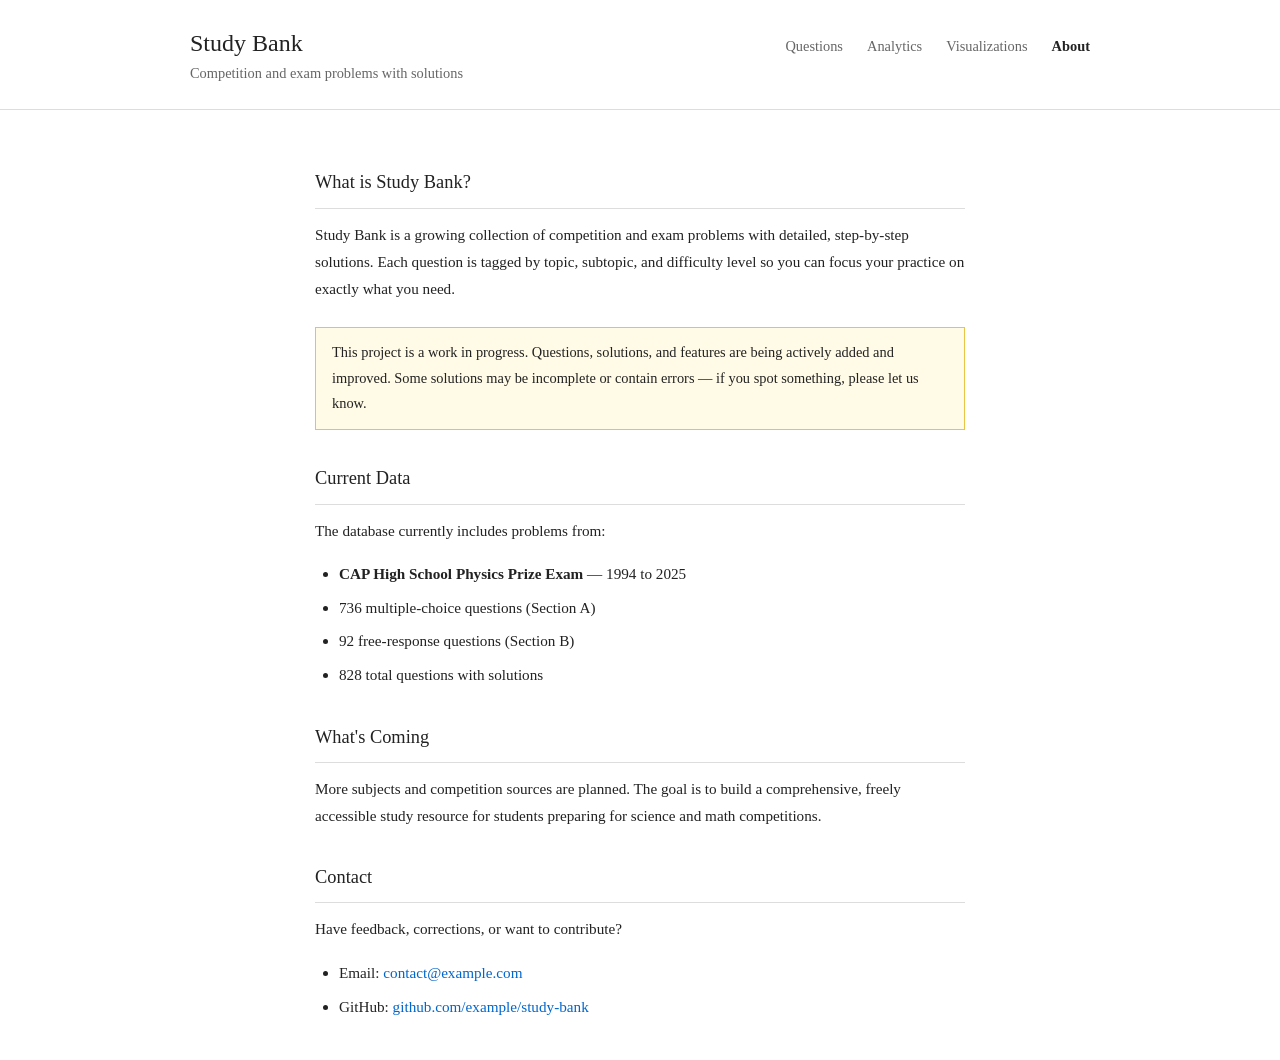
==== web/about.html @ 09c330ad "Initial commit: CAP Physics Question Bank 828 questions (736 MC + 92 FR) from CAP Prize Exam (1994-2" ====
<!DOCTYPE html>
<html lang="en">
<head>
    <meta charset="UTF-8">
    <meta name="viewport" content="width=device-width, initial-scale=1.0">
    <title>About – Study Bank</title>
    <meta name="description" content="About Study Bank — a growing collection of competition and exam problems with solutions.">
    <link rel="icon" href="data:,">
    <link rel="stylesheet" href="style.css">
</head>
<body>
    <header>
        <div class="header-inner">
            <div class="header-left">
                <h1>Study Bank</h1>
                <p class="subtitle">Competition and exam problems with solutions</p>
            </div>
            <nav class="nav">
                <a href="index.html">Questions</a>
                <a href="analytics.html">Analytics</a>
                <a href="visualizations.html">Visualizations</a>
                <a href="about.html" class="active">About</a>
            </nav>
        </div>
    </header>

    <main>
        <div class="about-content">
            <h2>What is Study Bank?</h2>
            <p>Study Bank is a growing collection of competition and exam problems with detailed, step-by-step solutions. Each question is tagged by topic, subtopic, and difficulty level so you can focus your practice on exactly what you need.</p>

            <div class="wip-notice">
                This project is a work in progress. Questions, solutions, and features are being actively added and improved. Some solutions may be incomplete or contain errors — if you spot something, please let us know.
            </div>

            <h2>Current Data</h2>
            <p>The database currently includes problems from:</p>
            <ul>
                <li><strong>CAP High School Physics Prize Exam</strong> — 1994 to 2025</li>
                <li>736 multiple-choice questions (Section A)</li>
                <li>92 free-response questions (Section B)</li>
                <li>828 total questions with solutions</li>
            </ul>

            <h2>What's Coming</h2>
            <p>More subjects and competition sources are planned. The goal is to build a comprehensive, freely accessible study resource for students preparing for science and math competitions.</p>

            <h2>Contact</h2>
            <p>Have feedback, corrections, or want to contribute?</p>
            <ul>
                <li>Email: <a href="mailto:contact@example.com">contact@example.com</a></li>
                <li>GitHub: <a href="https://github.com/example/study-bank">github.com/example/study-bank</a></li>
            </ul>
        </div>
    </main>
</body>
</html>
---- web/style.css ----
/* Reset */
*, *::before, *::after {
    box-sizing: border-box;
    margin: 0;
    padding: 0;
}

body {
    font-family: Georgia, 'Times New Roman', serif;
    background: #fff;
    color: #222;
    line-height: 1.6;
    font-size: 16px;
}

a {
    color: #0066cc;
    text-decoration: none;
}
a:hover {
    text-decoration: underline;
}

/* Header */
header {
    border-bottom: 1px solid #ddd;
    padding: 1.5rem 2rem;
}
.header-inner {
    display: flex;
    justify-content: space-between;
    align-items: baseline;
    max-width: 900px;
    margin: 0 auto;
}
header h1 {
    font-size: 1.5rem;
    font-weight: normal;
}
header .subtitle {
    font-size: 0.9rem;
    color: #666;
}

/* Nav */
.nav {
    display: flex;
    gap: 1.5rem;
}
.nav a {
    font-size: 0.9rem;
    color: #666;
    text-decoration: none;
}
.nav a:hover {
    color: #222;
}
.nav a.active {
    color: #222;
    font-weight: bold;
}

/* Main Layout */
main {
    max-width: 900px;
    margin: 0 auto;
    padding: 1.5rem;
}

/* Toolbar */
.toolbar {
    display: flex;
    gap: 1rem;
    margin-bottom: 1rem;
}
.toolbar input[type="text"] {
    flex: 1;
    padding: 0.4rem 0.5rem;
    border: 1px solid #ccc;
    font-family: inherit;
    font-size: 0.9rem;
}
.toolbar select {
    padding: 0.4rem;
    border: 1px solid #ccc;
    font-family: inherit;
    font-size: 0.9rem;
}

/* Filters */
.filters {
    margin-bottom: 0.75rem;
}

.filter-row {
    display: flex;
    align-items: baseline;
    gap: 0.5rem;
    margin-bottom: 0.5rem;
    flex-wrap: wrap;
}

.filter-label {
    font-size: 0.85rem;
    font-weight: bold;
    color: #555;
    white-space: nowrap;
    min-width: 75px;
}

.filter-buttons {
    display: flex;
    flex-wrap: wrap;
    gap: 0.35rem;
}

/* Filter buttons */
.filter-btn {
    font-family: inherit;
    font-size: 0.8rem;
    padding: 0.25rem 0.6rem;
    border: 1px solid #ccc;
    background: #fff;
    cursor: pointer;
    transition: all 0.15s;
    white-space: nowrap;
}
.filter-btn:hover {
    background: #f0f0f0;
    border-color: #aaa;
}
.filter-btn.active {
    background: #0066cc;
    color: #fff;
    border-color: #0066cc;
}

/* Year chips - smaller */
.chip {
    font-family: inherit;
    font-size: 0.75rem;
    padding: 0.15rem 0.4rem;
    border: 1px solid #ccc;
    background: #fff;
    cursor: pointer;
    transition: all 0.15s;
}
.chip:hover {
    background: #f0f0f0;
    border-color: #aaa;
}
.chip.active {
    background: #0066cc;
    color: #fff;
    border-color: #0066cc;
}

/* Free Response tag */
.tag.type-fr {
    color: #7b2d8b;
    font-weight: bold;
}

/* Question parts (FR) */
.question-parts {
    margin: 0.75rem 0;
}
.question-part {
    padding: 0.3rem 0;
    font-size: 0.95rem;
}
.part-label {
    font-weight: bold;
    margin-right: 0.3rem;
}

/* Given data block */
.given-data {
    margin: 0.75rem 0;
    padding: 0.5rem 0.75rem;
    background: #f5f5f5;
    font-size: 0.9rem;
}

/* Solution part sections */
.solution-part {
    margin-bottom: 1rem;
    padding-bottom: 0.75rem;
    border-bottom: 1px solid #eee;
}
.solution-part:last-child {
    border-bottom: none;
}
.solution-part h4 {
    font-size: 0.9rem;
    margin-bottom: 0.25rem;
}

/* Filter status bar */
.filter-status {
    display: flex;
    align-items: center;
    gap: 1rem;
    font-size: 0.85rem;
    color: #666;
    margin-bottom: 1rem;
    padding-bottom: 0.5rem;
    border-bottom: 1px solid #ddd;
}
.clear-btn {
    font-size: 0.8rem;
    background: none;
    border: none;
    color: #0066cc;
    cursor: pointer;
    padding: 0;
}
.clear-btn:hover {
    text-decoration: underline;
}

/* Question Cards */
.questions-list {
    display: flex;
    flex-direction: column;
}
.question-card {
    border-bottom: 1px solid #eee;
    padding: 0.75rem 0.5rem;
    cursor: pointer;
    transition: background 0.15s;
}
.question-card:first-child {
    border-top: 1px solid #eee;
}
.question-card:hover {
    background: #f8f8f8;
}
.question-meta {
    margin-bottom: 0.3rem;
}
.question-id {
    font-weight: bold;
    color: #0066cc;
}
.tag {
    font-size: 0.75rem;
    color: #666;
    margin-left: 0.5rem;
}
.question-text {
    font-size: 0.9rem;
    color: #444;
}

/* Modal */
.modal {
    display: none;
    position: fixed;
    top: 0;
    left: 0;
    width: 100%;
    height: 100%;
    background: rgba(0,0,0,0.5);
    z-index: 1000;
    align-items: center;
    justify-content: center;
}
.modal.active {
    display: flex;
}
.modal-content {
    position: relative;
    background: #fff;
    padding: 2rem;
    max-width: 1000px;
    width: 90%;
    max-height: 85%;
    overflow: auto;
}
.close-btn {
    position: absolute;
    top: 0.75rem;
    right: 1rem;
    background: none;
    border: none;
    font-size: 1.5rem;
    cursor: pointer;
    color: #999;
    line-height: 1;
}
.close-btn:hover {
    color: #333;
}

/* Modal content sections */
.modal-meta {
    margin-bottom: 0.5rem;
}
.modal-topics {
    margin-bottom: 1rem;
}
.modal-topics .tag {
    margin-left: 0;
    margin-right: 0.5rem;
}
.modal-text {
    font-size: 1rem;
    line-height: 1.7;
    margin-bottom: 1rem;
}

/* Two-column layout: question left, solution right */
.modal-layout {
    display: flex;
    gap: 2rem;
}
.modal-left {
    flex: 1;
    min-width: 0;
}
.modal-right {
    flex: 1;
    min-width: 0;
}
.modal-right .solution {
    position: sticky;
    top: 0;
}

@media (max-width: 768px) {
    .modal-layout {
        flex-direction: column;
        gap: 0;
    }
}

/* Choices in modal */
.choices {
    margin: 0.5rem 0 1rem;
}
.choice {
    padding: 0.4rem 0.5rem;
    font-size: 0.95rem;
    border-left: 3px solid transparent;
    transition: all 0.2s;
}
.choice.correct {
    background: #e8f5e9;
    border-left-color: #4caf50;
}
.choice-letter {
    font-weight: bold;
    margin-right: 0.5rem;
}

/* Action buttons */
.modal-actions {
    display: flex;
    gap: 0.75rem;
    margin: 1rem 0;
    padding-top: 1rem;
    border-top: 1px solid #eee;
}
.action-btn {
    padding: 0.4rem 0.8rem;
    background: #f9f9f9;
    color: #0066cc;
    border: 1px solid #ddd;
    cursor: pointer;
    font-family: inherit;
    font-size: 0.85rem;
    transition: background 0.15s;
}
.action-btn:hover {
    background: #eee;
}

/* Answer reveal */
.answer-reveal {
    padding: 0.75rem 1rem;
    background: #e8f5e9;
    font-size: 0.95rem;
    margin-bottom: 1rem;
}

/* Solution */
.solution {
    padding: 1rem;
    background: #f9f9f9;
    font-size: 0.9rem;
    margin-bottom: 1rem;
}
.solution h4 {
    font-size: 0.9rem;
    margin-bottom: 0.5rem;
}
.solution-steps {
    margin: 0.5rem 0;
}
.solution-steps li {
    margin: 0.4rem 0;
}
.equations {
    margin: 0.5rem 0;
    font-family: 'Times New Roman', serif;
}

/* PDF links */
.pdf-links {
    display: flex;
    gap: 0.75rem;
    margin-top: 1rem;
    padding-top: 1rem;
    border-top: 1px solid #eee;
}
.pdf-link {
    font-size: 0.85rem;
    color: #0066cc;
}

/* Load More */
.load-more {
    text-align: center;
    padding: 1rem;
}
.load-more button {
    background: none;
    border: 1px solid #ccc;
    padding: 0.5rem 1.5rem;
    cursor: pointer;
    font-family: inherit;
}
.load-more button:hover {
    background: #f0f0f0;
}

/* Analytics */
.stat-cards {
    display: grid;
    grid-template-columns: repeat(auto-fit, minmax(180px, 1fr));
    gap: 1rem;
    margin-bottom: 2rem;
}
.stat-card {
    border: 1px solid #ddd;
    padding: 1rem 1.25rem;
}
.stat-card .stat-value {
    font-size: 1.8rem;
    font-weight: bold;
    color: #222;
}
.stat-card .stat-label {
    font-size: 0.85rem;
    color: #666;
}
.analytics-section {
    margin-bottom: 2.5rem;
}
.analytics-section h2 {
    font-size: 1.15rem;
    font-weight: normal;
    margin-bottom: 1rem;
    padding-bottom: 0.5rem;
    border-bottom: 1px solid #ddd;
}
.bar-row {
    display: flex;
    align-items: center;
    gap: 0.75rem;
    margin-bottom: 0.5rem;
}
.bar-label {
    font-size: 0.85rem;
    min-width: 140px;
    text-align: right;
    color: #444;
}
.bar-track {
    flex: 1;
    height: 22px;
    background: #f0f0f0;
    position: relative;
}
.bar-fill {
    height: 100%;
    background: #0066cc;
    transition: width 0.3s ease;
}
.bar-count {
    font-size: 0.8rem;
    color: #666;
    min-width: 40px;
}
.year-chips {
    display: flex;
    flex-wrap: wrap;
    gap: 0.35rem;
    margin-bottom: 1rem;
}
.year-detail {
    border: 1px solid #ddd;
    padding: 1.25rem;
    margin-top: 0.5rem;
}
.year-detail h3 {
    font-size: 1rem;
    font-weight: normal;
    margin-bottom: 0.75rem;
}
.year-detail .year-stats {
    display: flex;
    gap: 2rem;
    margin-bottom: 1rem;
    font-size: 0.9rem;
    color: #555;
}
.trend-table {
    width: 100%;
    border-collapse: collapse;
    font-size: 0.85rem;
}
.trend-table th, .trend-table td {
    text-align: left;
    padding: 0.4rem 0.75rem;
    border-bottom: 1px solid #eee;
}
.trend-table th {
    font-weight: bold;
    color: #555;
    border-bottom-color: #ddd;
}
.trend-table td.num {
    text-align: right;
    font-family: 'Courier New', monospace;
}

/* About */
.about-content {
    max-width: 650px;
    margin: 0 auto;
    font-size: 0.95rem;
    line-height: 1.8;
}
.about-content h2 {
    font-size: 1.15rem;
    font-weight: normal;
    margin: 2rem 0 0.75rem;
    padding-bottom: 0.5rem;
    border-bottom: 1px solid #ddd;
}
.about-content p {
    margin-bottom: 1rem;
}
.about-content ul {
    margin: 0.5rem 0 1rem 1.5rem;
}
.about-content li {
    margin-bottom: 0.4rem;
}
.about-content .wip-notice {
    border: 1px solid #e8c547;
    background: #fffbe6;
    padding: 0.75rem 1rem;
    margin: 1.5rem 0;
    font-size: 0.9rem;
}

/* Visualizations Gallery */
.viz-grid {
    display: grid;
    grid-template-columns: repeat(auto-fill, minmax(320px, 1fr));
    gap: 1.25rem;
}
.viz-card {
    display: flex;
    flex-direction: column;
    border: 1px solid #ddd;
    padding: 1.25rem;
    text-decoration: none;
    color: inherit;
    transition: border-color 0.15s, box-shadow 0.15s;
}
.viz-card:hover {
    border-color: #0066cc;
    box-shadow: 0 2px 8px rgba(0,0,0,0.08);
    text-decoration: none;
}
.viz-card-icon {
    font-size: 2rem;
    margin-bottom: 0.5rem;
}
.viz-card-body h3 {
    font-size: 1rem;
    margin-bottom: 0.35rem;
}
.viz-card-body p {
    font-size: 0.85rem;
    color: #666;
    line-height: 1.5;
}
.viz-card-launch {
    margin-top: auto;
    padding-top: 0.75rem;
    font-size: 0.85rem;
    color: #0066cc;
}

/* Responsive */
@media (max-width: 768px) {
    .header-inner {
        flex-direction: column;
        gap: 0.5rem;
    }
    .nav {
        gap: 1rem;
    }
    .toolbar {
        flex-direction: column;
    }
    .filter-row {
        flex-direction: column;
        gap: 0.25rem;
    }
    .filter-label {
        min-width: auto;
    }
    .bar-label {
        min-width: 100px;
        font-size: 0.8rem;
    }
}
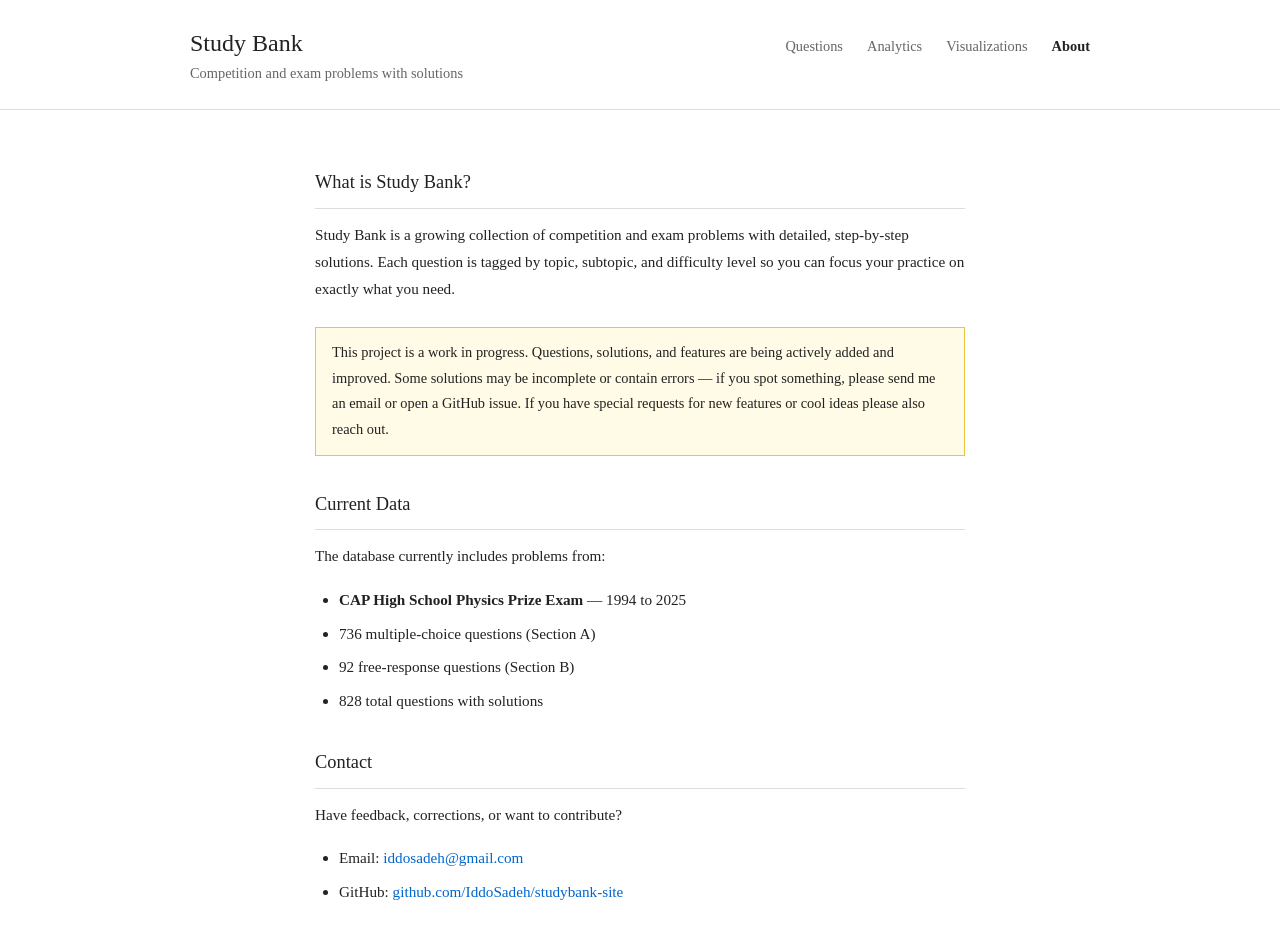
==== commit 1679e5ba: "Rewrite analytics page and add hint button to question modal - Fix field name bugs (q.type→q.questio" ====
--- a/web/about.html
+++ b/web/about.html
@@ -30,7 +30,7 @@
             <p>Study Bank is a growing collection of competition and exam problems with detailed, step-by-step solutions. Each question is tagged by topic, subtopic, and difficulty level so you can focus your practice on exactly what you need.</p>
 
             <div class="wip-notice">
-                This project is a work in progress. Questions, solutions, and features are being actively added and improved. Some solutions may be incomplete or contain errors — if you spot something, please let us know.
+                This project is a work in progress. Questions, solutions, and features are being actively added and improved. Some solutions may be incomplete or contain errors — if you spot something, please send me an email or open a GitHub issue. If you have special requests for new features or cool ideas please also reach out.
             </div>
 
             <h2>Current Data</h2>
@@ -42,14 +42,11 @@
                 <li>828 total questions with solutions</li>
             </ul>
 
-            <h2>What's Coming</h2>
-            <p>More subjects and competition sources are planned. The goal is to build a comprehensive, freely accessible study resource for students preparing for science and math competitions.</p>
-
             <h2>Contact</h2>
             <p>Have feedback, corrections, or want to contribute?</p>
             <ul>
-                <li>Email: <a href="mailto:contact@example.com">contact@example.com</a></li>
-                <li>GitHub: <a href="https://github.com/example/study-bank">github.com/example/study-bank</a></li>
+                <li>Email: <a href="mailto:iddosadeh@gmail.com">iddosadeh@gmail.com</a></li>
+                <li>GitHub: <a href="https://github.com/IddoSadeh/studybank-site">github.com/IddoSadeh/studybank-site</a></li>
             </ul>
         </div>
     </main>
--- a/web/style.css
+++ b/web/style.css
@@ -376,6 +376,15 @@
     background: #eee;
 }
 
+/* Hint reveal */
+.hint-reveal {
+    padding: 0.75rem 1rem;
+    background: #fff8e1;
+    border-left: 3px solid #ffc107;
+    font-size: 0.9rem;
+    margin-bottom: 1rem;
+}
+
 /* Answer reveal */
 .answer-reveal {
     padding: 0.75rem 1rem;
@@ -535,6 +544,140 @@
     text-align: right;
     font-family: 'Courier New', monospace;
 }
+
+/* Source filter */
+.source-chips {
+    display: flex;
+    flex-wrap: wrap;
+    gap: 0.35rem;
+    margin-bottom: 0.5rem;
+}
+
+/* Clickable topic bars */
+.clickable-bar {
+    cursor: pointer;
+    transition: background 0.1s;
+}
+.clickable-bar:hover {
+    background: #f8f8f8;
+}
+
+/* Subtopic bars (indented) */
+.sub-bar {
+    padding-left: 1.5rem;
+}
+.sub-bar .bar-label {
+    min-width: 120px;
+    font-size: 0.8rem;
+    color: #666;
+}
+.bar-fill-sub {
+    background: #5a9fd4;
+}
+.bar-fill-unknown {
+    background: #ccc;
+}
+
+/* MC / FR split bars */
+.bar-fill-mc {
+    background: #0066cc;
+    position: absolute;
+    top: 0;
+    left: 0;
+}
+.bar-fill-fr {
+    background: #7b2d8b;
+    position: absolute;
+    top: 0;
+}
+
+/* Legend */
+.legend {
+    display: flex;
+    gap: 1.25rem;
+    margin-bottom: 0.75rem;
+    font-size: 0.8rem;
+    color: #555;
+}
+.legend-item {
+    display: flex;
+    align-items: center;
+    gap: 0.35rem;
+}
+.legend-swatch {
+    display: inline-block;
+    width: 14px;
+    height: 14px;
+}
+
+/* Year timeline */
+.year-timeline {
+    display: flex;
+    align-items: flex-end;
+    gap: 3px;
+    margin-bottom: 1rem;
+    padding: 0.5rem 0;
+}
+.timeline-block {
+    flex: 1;
+    min-width: 8px;
+    cursor: pointer;
+    transition: opacity 0.15s;
+    border-radius: 2px 2px 0 0;
+}
+.timeline-block:hover {
+    opacity: 0.75;
+}
+.timeline-block-active {
+    outline: 2px solid #222;
+    outline-offset: 1px;
+}
+
+/* Section note */
+.section-note {
+    font-size: 0.85rem;
+    color: #666;
+    margin-bottom: 0.75rem;
+}
+
+/* Year detail h4 */
+.year-detail h4 {
+    font-size: 0.9rem;
+    margin-bottom: 0.5rem;
+    color: #444;
+}
+
+/* Sortable table headers */
+.sortable-table th.sortable {
+    cursor: pointer;
+    user-select: none;
+}
+.sortable-table th.sortable:hover {
+    color: #0066cc;
+}
+
+/* Priority rows */
+.priority-high td:first-child {
+    border-left: 3px solid #f44336;
+    padding-left: calc(0.75rem - 3px);
+}
+.priority-quick td:first-child {
+    border-left: 3px solid #4caf50;
+    padding-left: calc(0.75rem - 3px);
+}
+.priority-low td:first-child {
+    border-left: 3px solid #bbb;
+    padding-left: calc(0.75rem - 3px);
+}
+.priority-medium td:first-child {
+    border-left: 3px solid #ffc107;
+    padding-left: calc(0.75rem - 3px);
+}
+
+/* Trend arrows */
+.trend-up { color: #f44336; }
+.trend-down { color: #4caf50; }
+.trend-flat { color: #999; }
 
 /* About */
 .about-content {
